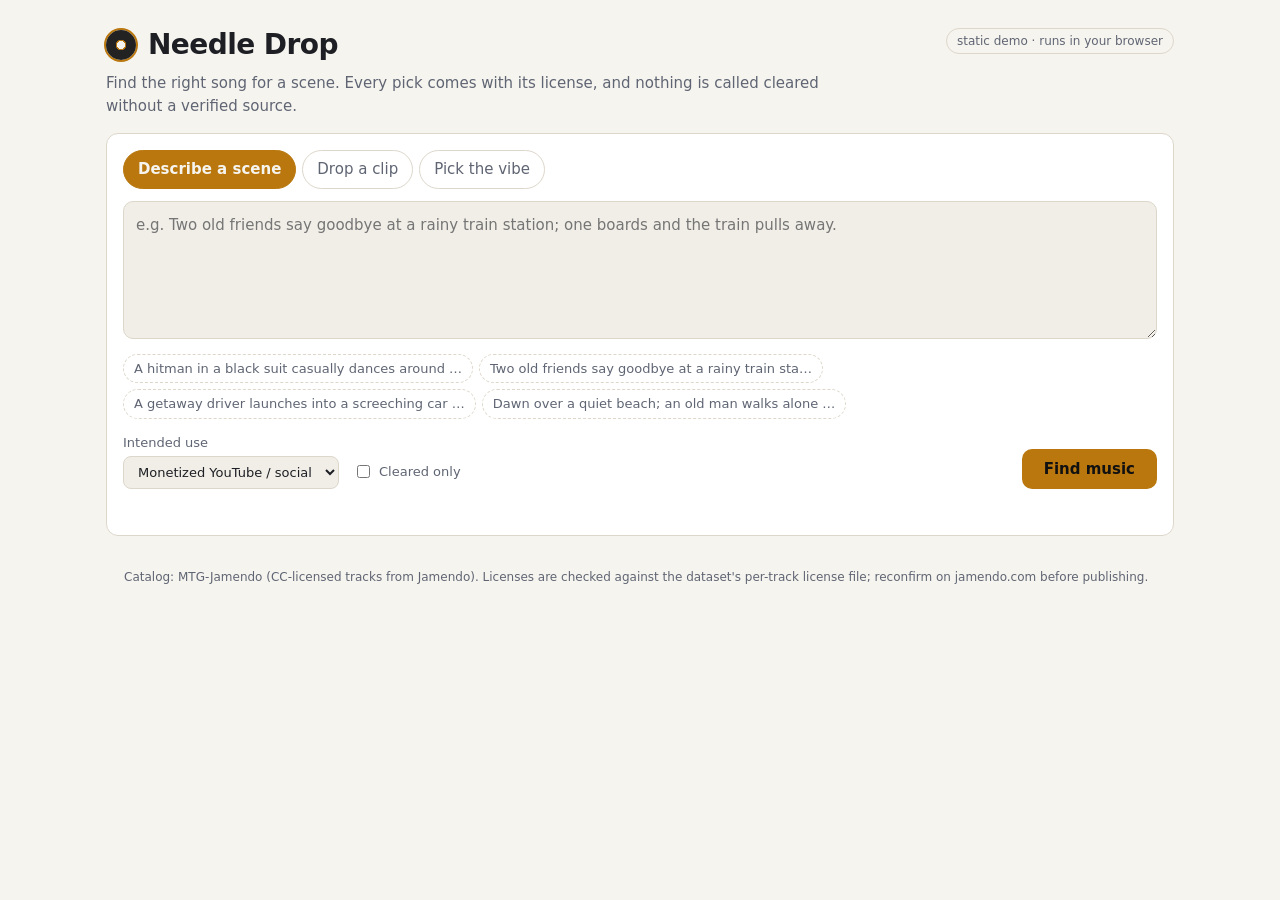
==== web/index.html @ 3d4731b1 "Needle Drop: scene-to-song finder with license-aware shortlist Co-Authored-By: Claude Sonnet 5.5 <no" ====
<!doctype html>
<html lang="en">
<head>
<meta charset="utf-8">
<meta name="viewport" content="width=device-width, initial-scale=1">
<title>Needle Drop</title>
<meta name="description" content="Find the right song for a scene: describe it or drop in a clip, get a licensed-aware shortlist you can play against it.">
<link rel="stylesheet" href="style.css">
</head>
<body>
<header class="top">
  <div class="brand"><span class="needle" aria-hidden="true"></span><h1>Needle Drop</h1></div>
  <p class="tag">Find the right song for a scene. Every pick comes with its license, and nothing is called cleared without a verified source.</p>
  <span id="mode" class="mode"></span>
</header>

<main>
  <section class="panel input">
    <div class="tabs" role="tablist">
      <button role="tab" class="tab active" data-tab="text" aria-selected="true">Describe a scene</button>
      <button role="tab" class="tab" data-tab="clip" aria-selected="false">Drop a clip</button>
      <button role="tab" class="tab" data-tab="manual" aria-selected="false">Pick the vibe</button>
    </div>

    <div class="tabpane" id="pane-text">
      <textarea id="scene" rows="5" placeholder="e.g. Two old friends say goodbye at a rainy train station; one boards and the train pulls away."></textarea>
      <div class="examples" id="examples"></div>
    </div>

    <div class="tabpane hidden" id="pane-clip">
      <label id="drop" class="drop" for="clipfile">
        <input type="file" id="clipfile" accept="video/*" hidden>
        <span class="drop-icon" aria-hidden="true">⬇</span>
        <span><b>Drag a clip here</b> or click to choose. The first 30 seconds are analyzed.</span>
      </label>
      <video id="preview" class="hidden" controls muted playsinline></video>
      <div class="row">
        <label class="small">Subtitles (.srt, optional) <input type="file" id="srtfile" accept=".srt"></label>
        <button class="ghost small" id="sample-chase" type="button">Use sample: night chase</button>
        <button class="ghost small" id="sample-dawn" type="button">Use sample: quiet dawn</button>
      </div>
      <textarea id="clipnote" rows="2" placeholder="Optional note for the music supervisor, e.g. 'make it ironic'"></textarea>
    </div>

    <div class="tabpane hidden" id="pane-manual">
      <p class="hint">Runs entirely in your browser over the catalog tags. No server needed.</p>
      <div class="chips" id="mood-chips"></div>
      <div class="chips" id="genre-chips"></div>
      <label class="small energy">Energy <input type="range" id="energy" min="0" max="1" step="0.05" value="0.5"><output id="energy-out">0.50</output></label>
    </div>

    <div class="controls">
      <label class="small">Intended use
        <select id="use">
          <option value="monetized" selected>Monetized YouTube / social</option>
          <option value="personal">Personal, non-monetized</option>
          <option value="client">Client or ad work</option>
        </select>
      </label>
      <label class="small check"><input type="checkbox" id="cleared-only"> Cleared only</label>
      <button id="go" class="primary">Find music</button>
    </div>
    <div id="status" class="status" aria-live="polite"></div>
  </section>

  <section class="panel results hidden" id="results">
    <div class="brief" id="brief"></div>
    <div class="analysis hidden" id="analysis"></div>
    <div class="warnings" id="warnings"></div>
    <ol class="shortlist" id="shortlist"></ol>
    <details class="trace" id="trace"><summary>Agent trace, tokens and cost</summary><div id="trace-body"></div></details>
  </section>
</main>

<footer>
  <span id="spend"></span>
  <span>Catalog: MTG-Jamendo (CC-licensed tracks from Jamendo). Licenses are checked against the dataset's per-track license file; reconfirm on jamendo.com before publishing.</span>
</footer>
<audio id="player" preload="none"></audio>
<script src="app.js"></script>
</body>
</html>
---- web/style.css ----
:root{
  --bg:#0d0f14;--panel:#151922;--panel2:#1b2030;--line:#2a3142;--text:#e8eaf0;--muted:#9aa3b5;
  --accent:#f5b642;--accent2:#ff7a59;--ok:#3ecf8e;--warn:#f5b642;--bad:#ff5c6c;--unk:#8b93a7;
  --radius:12px;--font:ui-sans-serif,system-ui,-apple-system,"Segoe UI",Roboto,sans-serif;
}
@media (prefers-color-scheme: light){:root:not([data-theme="dark"]){
  --bg:#f6f4ef;--panel:#ffffff;--panel2:#f1eee7;--line:#ddd7cb;--text:#1d1f24;--muted:#5f6573;
  --accent:#b9770e;--accent2:#d0532f;--ok:#118a57;--warn:#a86b00;--bad:#c62838;--unk:#6b7280}}
*{box-sizing:border-box}
body{margin:0;background:var(--bg);color:var(--text);font:15px/1.5 var(--font)}
.top{padding:24px 16px 8px;max-width:1100px;margin:0 auto;position:relative}
.brand{display:flex;align-items:center;gap:12px}
.brand h1{margin:0;font-size:28px;letter-spacing:-.02em}
.needle{width:30px;height:30px;border-radius:50%;background:radial-gradient(circle at 50% 50%,var(--bg) 0 18%,var(--accent) 19% 24%,#222 25% 100%);box-shadow:0 0 0 2px var(--accent)}
.tag{color:var(--muted);margin:6px 0 0;max-width:720px}
.mode{position:absolute;right:16px;top:28px;font-size:12px;padding:3px 10px;border-radius:99px;border:1px solid var(--line);color:var(--muted)}
main{max-width:1100px;margin:0 auto;padding:8px 16px 32px;display:grid;gap:16px}
.panel{background:var(--panel);border:1px solid var(--line);border-radius:var(--radius);padding:16px}
.hidden{display:none!important}
.tabs{display:flex;gap:6px;margin-bottom:12px;flex-wrap:wrap}
.tab{background:transparent;border:1px solid var(--line);color:var(--muted);padding:7px 14px;border-radius:99px;cursor:pointer;font:inherit}
.tab.active{color:var(--bg);background:var(--accent);border-color:var(--accent);font-weight:600}
textarea{width:100%;background:var(--panel2);color:var(--text);border:1px solid var(--line);border-radius:10px;padding:12px;font:inherit;resize:vertical}
.examples{display:flex;gap:6px;flex-wrap:wrap;margin-top:8px}
.examples button,.ghost{background:transparent;border:1px dashed var(--line);color:var(--muted);border-radius:99px;padding:4px 10px;cursor:pointer;font:inherit;font-size:13px}
.examples button:hover,.ghost:hover{color:var(--text);border-color:var(--accent)}
.drop{display:flex;align-items:center;gap:12px;border:2px dashed var(--line);border-radius:12px;padding:22px;cursor:pointer;color:var(--muted)}
.drop.over{border-color:var(--accent);color:var(--text)}
.drop-icon{font-size:24px;color:var(--accent)}
video{width:100%;max-height:340px;border-radius:10px;background:#000;margin-top:10px}
.row{display:flex;gap:10px;align-items:center;flex-wrap:wrap;margin:10px 0}
.small{font-size:13px;color:var(--muted)}
.controls{display:flex;gap:14px;align-items:end;flex-wrap:wrap;margin-top:14px}
select{display:block;margin-top:4px;background:var(--panel2);color:var(--text);border:1px solid var(--line);border-radius:8px;padding:7px 10px;font:inherit}
.check{display:flex;gap:6px;align-items:center;padding-bottom:8px}
.primary{margin-left:auto;background:var(--accent);color:#111;border:0;border-radius:10px;padding:11px 22px;font:600 15px var(--font);cursor:pointer}
.primary:disabled{opacity:.5;cursor:wait}
.status{margin-top:10px;color:var(--muted);font-size:14px;min-height:20px}
.status .bar{height:4px;background:var(--panel2);border-radius:4px;overflow:hidden;margin-top:6px}
.status .bar i{display:block;height:100%;width:30%;background:var(--accent);animation:slide 1.4s infinite ease-in-out}
@keyframes slide{0%{transform:translateX(-100%)}100%{transform:translateX(340%)}}
.chips{display:flex;flex-wrap:wrap;gap:6px;margin:8px 0}
.chip{border:1px solid var(--line);background:var(--panel2);color:var(--text);border-radius:99px;padding:3px 10px;font-size:13px;cursor:pointer}
.chip.on{background:var(--accent);color:#111;border-color:var(--accent)}
.chip.static{cursor:default}
.energy{display:flex;gap:8px;align-items:center}
.hint{color:var(--muted);margin:0 0 6px;font-size:13px}
.brief h2,.analysis h2{font-size:15px;margin:0 0 8px;color:var(--muted);font-weight:600;text-transform:uppercase;letter-spacing:.06em}
.brief .summary{font-size:17px;margin:0 0 10px}
.kv{display:flex;gap:18px;flex-wrap:wrap;font-size:13px;color:var(--muted);margin-top:8px}
.kv b{color:var(--text);font-weight:600}
.meter{display:inline-block;width:90px;height:6px;background:var(--panel2);border-radius:6px;vertical-align:middle;margin-left:6px}
.meter i{display:block;height:100%;background:var(--accent2);border-radius:6px}
.analysis{margin-top:16px;padding-top:14px;border-top:1px solid var(--line)}
.keys{display:flex;gap:8px;margin:8px 0;overflow-x:auto}
.keys img{height:90px;border-radius:6px}
.cuts{position:relative;height:18px;background:var(--panel2);border-radius:4px;margin:8px 0}
.cuts i{position:absolute;top:0;width:2px;height:100%;background:var(--accent)}
.warnings .w{background:color-mix(in srgb,var(--warn) 14%,transparent);border:1px solid var(--warn);color:var(--text);padding:8px 12px;border-radius:8px;margin-top:12px;font-size:14px}
.shortlist{list-style:none;padding:0;margin:16px 0 0;display:grid;gap:10px}
.item{display:grid;grid-template-columns:44px 1fr auto;gap:12px;align-items:start;background:var(--panel2);border:1px solid var(--line);border-radius:10px;padding:12px}
.play{width:44px;height:44px;border-radius:50%;border:0;background:var(--accent);color:#111;font-size:16px;cursor:pointer}
.play.playing{background:var(--accent2)}
.title{font-weight:600}
.artist{color:var(--muted)}
.blurb{margin:4px 0;font-size:14px}
.why{font-size:12px;color:var(--muted)}
.tags{display:flex;gap:4px;flex-wrap:wrap;margin-top:6px}
.tags span{font-size:11px;padding:1px 7px;border-radius:99px;border:1px solid var(--line);color:var(--muted)}
.tags span.hit{border-color:var(--accent);color:var(--text)}
.lic{text-align:right;min-width:170px;font-size:12px;color:var(--muted)}
.badge{display:inline-block;font-weight:700;font-size:12px;padding:3px 9px;border-radius:99px;margin-bottom:4px}
.badge.cleared{background:color-mix(in srgb,var(--ok) 20%,transparent);color:var(--ok);border:1px solid var(--ok)}
.badge.not_cleared{background:color-mix(in srgb,var(--bad) 16%,transparent);color:var(--bad);border:1px solid var(--bad)}
.badge.needs_review{background:color-mix(in srgb,var(--warn) 16%,transparent);color:var(--warn);border:1px solid var(--warn)}
.badge.unverified{background:color-mix(in srgb,var(--unk) 16%,transparent);color:var(--unk);border:1px solid var(--unk)}
.flags{margin:6px 0 0;padding-left:16px;font-size:12px;color:var(--warn)}
.rate{display:flex;gap:6px;margin-top:8px;justify-content:flex-end}
.rate button{font-size:12px;border:1px solid var(--line);background:transparent;color:var(--muted);border-radius:6px;padding:2px 8px;cursor:pointer}
.rate button.on.pass{border-color:var(--ok);color:var(--ok)}
.rate button.on.fail{border-color:var(--bad);color:var(--bad)}
details.lic-detail summary{cursor:pointer;color:var(--accent)}
details.lic-detail blockquote{margin:6px 0;padding-left:8px;border-left:2px solid var(--line);text-align:left}
.trace{margin-top:16px;font-size:13px}
.trace summary{cursor:pointer;color:var(--muted)}
.span{display:grid;grid-template-columns:220px 1fr 120px;gap:8px;align-items:center;padding:2px 0}
.span .bar{height:10px;background:var(--panel2);border-radius:3px;position:relative}
.span .bar i{position:absolute;height:100%;background:var(--accent);border-radius:3px;min-width:2px}
footer{max-width:1100px;margin:0 auto;padding:0 16px 32px;color:var(--muted);font-size:12px;display:flex;gap:18px;flex-wrap:wrap}
@media (max-width:640px){.item{grid-template-columns:44px 1fr}.lic{grid-column:1/-1;text-align:left}.rate{justify-content:flex-start}
  .span{grid-template-columns:1fr 80px}.span .bar{display:none}.mode{position:static;display:inline-block;margin-top:8px}}
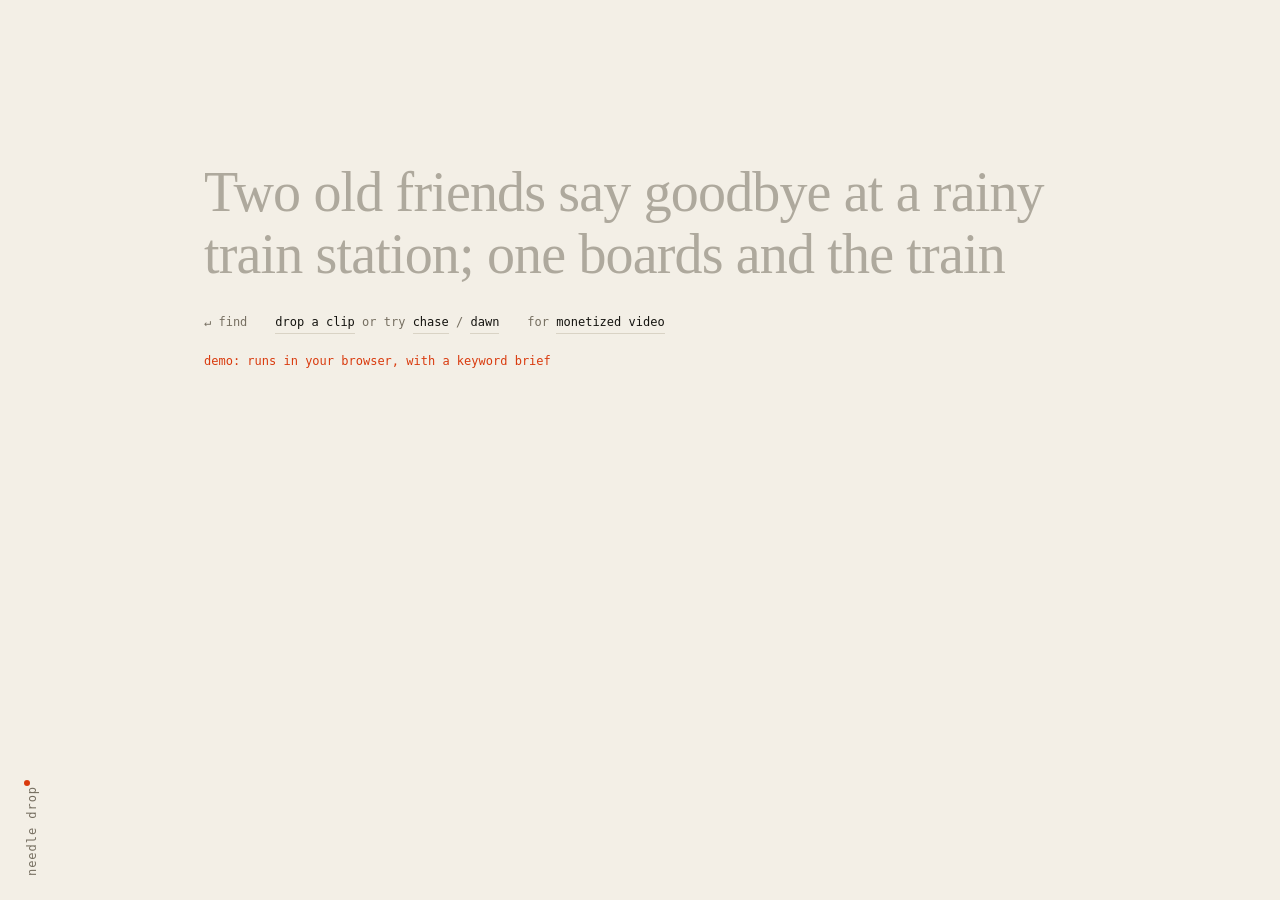
==== commit ec24e6b5: "Redesign UI: one field, everything else appears only with intent; truthful playback state with URL f" ====
--- a/web/index.html
+++ b/web/index.html
@@ -4,78 +4,45 @@
 <meta charset="utf-8">
 <meta name="viewport" content="width=device-width, initial-scale=1">
 <title>Needle Drop</title>
-<meta name="description" content="Find the right song for a scene: describe it or drop in a clip, get a licensed-aware shortlist you can play against it.">
+<meta name="description" content="Describe a scene or drop a clip. Get songs that fit it, each with a license verdict.">
 <link rel="stylesheet" href="style.css">
 </head>
 <body>
-<header class="top">
-  <div class="brand"><span class="needle" aria-hidden="true"></span><h1>Needle Drop</h1></div>
-  <p class="tag">Find the right song for a scene. Every pick comes with its license, and nothing is called cleared without a verified source.</p>
-  <span id="mode" class="mode"></span>
-</header>
+<video id="bg" muted loop playsinline aria-hidden="true"></video>
+
+<a class="mark" href="./" aria-label="Needle Drop">needle drop<i></i></a>
 
 <main>
-  <section class="panel input">
-    <div class="tabs" role="tablist">
-      <button role="tab" class="tab active" data-tab="text" aria-selected="true">Describe a scene</button>
-      <button role="tab" class="tab" data-tab="clip" aria-selected="false">Drop a clip</button>
-      <button role="tab" class="tab" data-tab="manual" aria-selected="false">Pick the vibe</button>
-    </div>
-
-    <div class="tabpane" id="pane-text">
-      <textarea id="scene" rows="5" placeholder="e.g. Two old friends say goodbye at a rainy train station; one boards and the train pulls away."></textarea>
-      <div class="examples" id="examples"></div>
-    </div>
-
-    <div class="tabpane hidden" id="pane-clip">
-      <label id="drop" class="drop" for="clipfile">
-        <input type="file" id="clipfile" accept="video/*" hidden>
-        <span class="drop-icon" aria-hidden="true">⬇</span>
-        <span><b>Drag a clip here</b> or click to choose. The first 30 seconds are analyzed.</span>
-      </label>
-      <video id="preview" class="hidden" controls muted playsinline></video>
-      <div class="row">
-        <label class="small">Subtitles (.srt, optional) <input type="file" id="srtfile" accept=".srt"></label>
-        <button class="ghost small" id="sample-chase" type="button">Use sample: night chase</button>
-        <button class="ghost small" id="sample-dawn" type="button">Use sample: quiet dawn</button>
-      </div>
-      <textarea id="clipnote" rows="2" placeholder="Optional note for the music supervisor, e.g. 'make it ironic'"></textarea>
-    </div>
-
-    <div class="tabpane hidden" id="pane-manual">
-      <p class="hint">Runs entirely in your browser over the catalog tags. No server needed.</p>
-      <div class="chips" id="mood-chips"></div>
-      <div class="chips" id="genre-chips"></div>
-      <label class="small energy">Energy <input type="range" id="energy" min="0" max="1" step="0.05" value="0.5"><output id="energy-out">0.50</output></label>
-    </div>
-
-    <div class="controls">
-      <label class="small">Intended use
-        <select id="use">
-          <option value="monetized" selected>Monetized YouTube / social</option>
-          <option value="personal">Personal, non-monetized</option>
-          <option value="client">Client or ad work</option>
-        </select>
-      </label>
-      <label class="small check"><input type="checkbox" id="cleared-only"> Cleared only</label>
-      <button id="go" class="primary">Find music</button>
-    </div>
-    <div id="status" class="status" aria-live="polite"></div>
+  <section id="ask">
+    <textarea id="scene" rows="1" spellcheck="false" autofocus aria-label="Describe the scene" title="Press Tab to use the suggestion"></textarea>
+    <p id="hint">
+      <span>↵ find</span>
+      <span><button id="pick" type="button">drop a clip</button><em id="samples"> or try <button type="button" data-sample="chase">chase</button> / <button type="button" data-sample="dawn">dawn</button></em></span>
+      <span>for <button id="use" type="button" aria-label="Intended use, click to change"></button></span>
+    </p>
+    <p id="clip" hidden><span id="clipname"></span> <button id="unclip" type="button" aria-label="Remove clip">✕</button></p>
+    <p id="status" role="status" aria-live="polite"></p>
   </section>
 
-  <section class="panel results hidden" id="results">
-    <div class="brief" id="brief"></div>
-    <div class="analysis hidden" id="analysis"></div>
-    <div class="warnings" id="warnings"></div>
-    <ol class="shortlist" id="shortlist"></ol>
-    <details class="trace" id="trace"><summary>Agent trace, tokens and cost</summary><div id="trace-body"></div></details>
+  <section id="out" hidden>
+    <p id="brief" class="line" tabindex="0" role="button" aria-expanded="false"></p>
+    <div id="briefmore" class="more" hidden></div>
+    <p id="clipline" class="line" tabindex="0" role="button" aria-expanded="false" hidden></p>
+    <div id="clipmore" class="more" hidden></div>
+    <p id="warn"></p>
+    <ol id="crate"></ol>
+    <p id="foot">
+      <span id="count"></span>
+      <button id="only" type="button" aria-pressed="false">only cleared</button>
+      <button id="tracebtn" type="button" aria-expanded="false">trace</button>
+    </p>
+    <p id="note"></p>
+    <div id="trace" class="more" hidden></div>
   </section>
 </main>
 
-<footer>
-  <span id="spend"></span>
-  <span>Catalog: MTG-Jamendo (CC-licensed tracks from Jamendo). Licenses are checked against the dataset's per-track license file; reconfirm on jamendo.com before publishing.</span>
-</footer>
+<div id="drop" hidden><span>drop</span></div>
+<input type="file" id="file" accept="video/*,.srt" multiple hidden>
 <audio id="player" preload="none"></audio>
 <script src="app.js"></script>
 </body>
--- a/web/style.css
+++ b/web/style.css
@@ -1,91 +1,107 @@
 :root{
-  --bg:#0d0f14;--panel:#151922;--panel2:#1b2030;--line:#2a3142;--text:#e8eaf0;--muted:#9aa3b5;
-  --accent:#f5b642;--accent2:#ff7a59;--ok:#3ecf8e;--warn:#f5b642;--bad:#ff5c6c;--unk:#8b93a7;
-  --radius:12px;--font:ui-sans-serif,system-ui,-apple-system,"Segoe UI",Roboto,sans-serif;
+  --bg:#0c0c0b;--fg:#ece6d8;--mute:#8c867a;--line:#2a2824;--acc:#ff4a1c;
+  --serif:ui-serif,"Iowan Old Style","Palatino Linotype",Georgia,serif;
+  --mono:ui-monospace,"SF Mono","JetBrains Mono",Menlo,Consolas,monospace;
 }
-@media (prefers-color-scheme: light){:root:not([data-theme="dark"]){
-  --bg:#f6f4ef;--panel:#ffffff;--panel2:#f1eee7;--line:#ddd7cb;--text:#1d1f24;--muted:#5f6573;
-  --accent:#b9770e;--accent2:#d0532f;--ok:#118a57;--warn:#a86b00;--bad:#c62838;--unk:#6b7280}}
+@media (prefers-color-scheme:light){:root{--bg:#f3efe6;--fg:#14130f;--mute:#766f61;--line:#d9d3c5;--acc:#d93a0d}}
 *{box-sizing:border-box}
-body{margin:0;background:var(--bg);color:var(--text);font:15px/1.5 var(--font)}
-.top{padding:24px 16px 8px;max-width:1100px;margin:0 auto;position:relative}
-.brand{display:flex;align-items:center;gap:12px}
-.brand h1{margin:0;font-size:28px;letter-spacing:-.02em}
-.needle{width:30px;height:30px;border-radius:50%;background:radial-gradient(circle at 50% 50%,var(--bg) 0 18%,var(--accent) 19% 24%,#222 25% 100%);box-shadow:0 0 0 2px var(--accent)}
-.tag{color:var(--muted);margin:6px 0 0;max-width:720px}
-.mode{position:absolute;right:16px;top:28px;font-size:12px;padding:3px 10px;border-radius:99px;border:1px solid var(--line);color:var(--muted)}
-main{max-width:1100px;margin:0 auto;padding:8px 16px 32px;display:grid;gap:16px}
-.panel{background:var(--panel);border:1px solid var(--line);border-radius:var(--radius);padding:16px}
-.hidden{display:none!important}
-.tabs{display:flex;gap:6px;margin-bottom:12px;flex-wrap:wrap}
-.tab{background:transparent;border:1px solid var(--line);color:var(--muted);padding:7px 14px;border-radius:99px;cursor:pointer;font:inherit}
-.tab.active{color:var(--bg);background:var(--accent);border-color:var(--accent);font-weight:600}
-textarea{width:100%;background:var(--panel2);color:var(--text);border:1px solid var(--line);border-radius:10px;padding:12px;font:inherit;resize:vertical}
-.examples{display:flex;gap:6px;flex-wrap:wrap;margin-top:8px}
-.examples button,.ghost{background:transparent;border:1px dashed var(--line);color:var(--muted);border-radius:99px;padding:4px 10px;cursor:pointer;font:inherit;font-size:13px}
-.examples button:hover,.ghost:hover{color:var(--text);border-color:var(--accent)}
-.drop{display:flex;align-items:center;gap:12px;border:2px dashed var(--line);border-radius:12px;padding:22px;cursor:pointer;color:var(--muted)}
-.drop.over{border-color:var(--accent);color:var(--text)}
-.drop-icon{font-size:24px;color:var(--accent)}
-video{width:100%;max-height:340px;border-radius:10px;background:#000;margin-top:10px}
-.row{display:flex;gap:10px;align-items:center;flex-wrap:wrap;margin:10px 0}
-.small{font-size:13px;color:var(--muted)}
-.controls{display:flex;gap:14px;align-items:end;flex-wrap:wrap;margin-top:14px}
-select{display:block;margin-top:4px;background:var(--panel2);color:var(--text);border:1px solid var(--line);border-radius:8px;padding:7px 10px;font:inherit}
-.check{display:flex;gap:6px;align-items:center;padding-bottom:8px}
-.primary{margin-left:auto;background:var(--accent);color:#111;border:0;border-radius:10px;padding:11px 22px;font:600 15px var(--font);cursor:pointer}
-.primary:disabled{opacity:.5;cursor:wait}
-.status{margin-top:10px;color:var(--muted);font-size:14px;min-height:20px}
-.status .bar{height:4px;background:var(--panel2);border-radius:4px;overflow:hidden;margin-top:6px}
-.status .bar i{display:block;height:100%;width:30%;background:var(--accent);animation:slide 1.4s infinite ease-in-out}
-@keyframes slide{0%{transform:translateX(-100%)}100%{transform:translateX(340%)}}
-.chips{display:flex;flex-wrap:wrap;gap:6px;margin:8px 0}
-.chip{border:1px solid var(--line);background:var(--panel2);color:var(--text);border-radius:99px;padding:3px 10px;font-size:13px;cursor:pointer}
-.chip.on{background:var(--accent);color:#111;border-color:var(--accent)}
-.chip.static{cursor:default}
-.energy{display:flex;gap:8px;align-items:center}
-.hint{color:var(--muted);margin:0 0 6px;font-size:13px}
-.brief h2,.analysis h2{font-size:15px;margin:0 0 8px;color:var(--muted);font-weight:600;text-transform:uppercase;letter-spacing:.06em}
-.brief .summary{font-size:17px;margin:0 0 10px}
-.kv{display:flex;gap:18px;flex-wrap:wrap;font-size:13px;color:var(--muted);margin-top:8px}
-.kv b{color:var(--text);font-weight:600}
-.meter{display:inline-block;width:90px;height:6px;background:var(--panel2);border-radius:6px;vertical-align:middle;margin-left:6px}
-.meter i{display:block;height:100%;background:var(--accent2);border-radius:6px}
-.analysis{margin-top:16px;padding-top:14px;border-top:1px solid var(--line)}
-.keys{display:flex;gap:8px;margin:8px 0;overflow-x:auto}
-.keys img{height:90px;border-radius:6px}
-.cuts{position:relative;height:18px;background:var(--panel2);border-radius:4px;margin:8px 0}
-.cuts i{position:absolute;top:0;width:2px;height:100%;background:var(--accent)}
-.warnings .w{background:color-mix(in srgb,var(--warn) 14%,transparent);border:1px solid var(--warn);color:var(--text);padding:8px 12px;border-radius:8px;margin-top:12px;font-size:14px}
-.shortlist{list-style:none;padding:0;margin:16px 0 0;display:grid;gap:10px}
-.item{display:grid;grid-template-columns:44px 1fr auto;gap:12px;align-items:start;background:var(--panel2);border:1px solid var(--line);border-radius:10px;padding:12px}
-.play{width:44px;height:44px;border-radius:50%;border:0;background:var(--accent);color:#111;font-size:16px;cursor:pointer}
-.play.playing{background:var(--accent2)}
-.title{font-weight:600}
-.artist{color:var(--muted)}
-.blurb{margin:4px 0;font-size:14px}
-.why{font-size:12px;color:var(--muted)}
-.tags{display:flex;gap:4px;flex-wrap:wrap;margin-top:6px}
-.tags span{font-size:11px;padding:1px 7px;border-radius:99px;border:1px solid var(--line);color:var(--muted)}
-.tags span.hit{border-color:var(--accent);color:var(--text)}
-.lic{text-align:right;min-width:170px;font-size:12px;color:var(--muted)}
-.badge{display:inline-block;font-weight:700;font-size:12px;padding:3px 9px;border-radius:99px;margin-bottom:4px}
-.badge.cleared{background:color-mix(in srgb,var(--ok) 20%,transparent);color:var(--ok);border:1px solid var(--ok)}
-.badge.not_cleared{background:color-mix(in srgb,var(--bad) 16%,transparent);color:var(--bad);border:1px solid var(--bad)}
-.badge.needs_review{background:color-mix(in srgb,var(--warn) 16%,transparent);color:var(--warn);border:1px solid var(--warn)}
-.badge.unverified{background:color-mix(in srgb,var(--unk) 16%,transparent);color:var(--unk);border:1px solid var(--unk)}
-.flags{margin:6px 0 0;padding-left:16px;font-size:12px;color:var(--warn)}
-.rate{display:flex;gap:6px;margin-top:8px;justify-content:flex-end}
-.rate button{font-size:12px;border:1px solid var(--line);background:transparent;color:var(--muted);border-radius:6px;padding:2px 8px;cursor:pointer}
-.rate button.on.pass{border-color:var(--ok);color:var(--ok)}
-.rate button.on.fail{border-color:var(--bad);color:var(--bad)}
-details.lic-detail summary{cursor:pointer;color:var(--accent)}
-details.lic-detail blockquote{margin:6px 0;padding-left:8px;border-left:2px solid var(--line);text-align:left}
-.trace{margin-top:16px;font-size:13px}
-.trace summary{cursor:pointer;color:var(--muted)}
-.span{display:grid;grid-template-columns:220px 1fr 120px;gap:8px;align-items:center;padding:2px 0}
-.span .bar{height:10px;background:var(--panel2);border-radius:3px;position:relative}
-.span .bar i{position:absolute;height:100%;background:var(--accent);border-radius:3px;min-width:2px}
-footer{max-width:1100px;margin:0 auto;padding:0 16px 32px;color:var(--muted);font-size:12px;display:flex;gap:18px;flex-wrap:wrap}
-@media (max-width:640px){.item{grid-template-columns:44px 1fr}.lic{grid-column:1/-1;text-align:left}.rate{justify-content:flex-start}
-  .span{grid-template-columns:1fr 80px}.span .bar{display:none}.mode{position:static;display:inline-block;margin-top:8px}}
+html{background:var(--bg)}
+body{margin:0;min-height:100vh;background:var(--bg);color:var(--fg);font:16px/1.5 var(--serif);-webkit-font-smoothing:antialiased}
+button{font:inherit;color:inherit;background:none;border:0;padding:0;cursor:pointer}
+button:focus-visible,[tabindex]:focus-visible,textarea:focus-visible{outline:2px solid var(--acc);outline-offset:3px;border-radius:2px}
+[hidden]{display:none!important}
+
+/* the clip, when there is one, is the page */
+#bg{position:fixed;inset:0;width:100%;height:100%;object-fit:cover;opacity:0;transition:opacity .6s;z-index:0;pointer-events:none}
+body.has-clip #bg{opacity:.55}
+body.playing #bg{opacity:.95}
+body.has-clip main{background:color-mix(in srgb,var(--bg) 82%,transparent);min-height:100vh}
+main,.mark{position:relative;z-index:1}
+
+.mark{position:fixed;left:24px;top:22px;font:12px/1 var(--mono);letter-spacing:.08em;text-transform:lowercase;color:var(--mute);text-decoration:none}
+.mark i{display:inline-block;width:6px;height:6px;border-radius:50%;background:var(--acc);margin-left:8px;vertical-align:1px}
+@media (min-width:900px){.mark{writing-mode:vertical-rl;transform:rotate(180deg);top:auto;bottom:24px}}
+
+main{max-width:920px;margin:0 auto;padding:18vh 24px 96px 24px}
+body.has-out main{padding-top:56px}
+
+#scene{display:block;width:100%;border:0;background:transparent;color:var(--fg);resize:none;overflow:hidden;
+  font:400 clamp(28px,5vw,56px)/1.1 var(--serif);letter-spacing:-.015em;padding:0;caret-color:var(--acc)}
+#scene{min-height:2.3em;outline:none}
+body.has-out #scene{min-height:0}
+#scene::placeholder{color:var(--mute);opacity:.55;transition:opacity .4s}
+#scene.swap::placeholder{opacity:0}
+body.has-out #scene{font-size:clamp(20px,2.6vw,28px)}
+
+#hint,#foot,#note,#status,#clip,.line,.more,#warn{font:12px/1.6 var(--mono);color:var(--mute)}
+#hint{display:flex;flex-wrap:wrap;gap:6px 28px;margin:22px 0 0}
+#hint button,#clip button,#foot button{color:var(--fg);border-bottom:1px solid var(--line);padding-bottom:1px}
+#hint button:hover,#foot button:hover,#clip button:hover{border-color:var(--acc);color:var(--acc)}
+#hint em{font-style:normal}
+body.has-out #samples,body.has-clip #samples{display:none}
+#clip{margin:10px 0 0}
+#clip #clipname{color:var(--fg)}
+#status{margin:18px 0 0;color:var(--acc);min-height:1.6em}
+#status.busy::after{content:"▍";margin-left:4px;animation:blink 1s steps(1) infinite}
+@keyframes blink{50%{opacity:0}}
+
+#out{margin-top:36px}
+.line{margin:0 0 6px;cursor:pointer;max-width:70ch}
+.line::after{content:" +";color:var(--acc)}
+.line[aria-expanded=true]::after{content:" −"}
+.more{overflow-wrap:anywhere;margin:0 0 14px;padding:6px 0 6px 14px;border-left:1px solid var(--line);max-width:70ch}
+.more p{margin:4px 0}
+.more b{color:var(--fg);font-weight:400}
+.more img{height:56px;margin:6px 6px 0 0;border-radius:2px;opacity:.9}
+.ticks{position:relative;height:6px;margin:6px 0}
+.ticks i{position:absolute;top:0;width:1px;height:6px;background:var(--acc)}
+#warn{color:var(--acc);margin:8px 0}
+
+#crate{list-style:none;margin:28px 0 0;padding:0;counter-reset:n}
+.t{position:relative;border-top:1px solid var(--line);padding:16px 0 14px 0;counter-increment:n}
+.t:last-child{border-bottom:1px solid var(--line)}
+.row{display:grid;grid-template-columns:44px 1fr auto 28px;align-items:baseline;gap:0 10px}
+.row::before{content:counter(n,decimal-leading-zero);font:12px var(--mono);color:var(--mute);grid-column:1;grid-row:1}
+.ti{grid-column:2;font:400 clamp(20px,2.4vw,26px)/1.2 var(--serif);text-align:left;letter-spacing:-.01em}
+.ti:hover{color:var(--acc)}
+.ar{display:block;font:12px var(--mono);color:var(--mute);margin-top:2px}
+.lic{font:12px var(--mono);color:var(--mute);white-space:nowrap;text-align:right}
+.lic i{display:inline-block;width:9px;height:9px;border-radius:50%;border:1.5px solid var(--fg);margin-right:7px;vertical-align:-1px}
+.lic .cleared{background:var(--fg)}
+.lic .needs_review{background:linear-gradient(90deg,var(--fg) 50%,transparent 50%)}
+.lic .unverified{border-style:dotted}
+.t.nope .ti{opacity:.45}
+.exp{font:16px var(--mono);color:var(--mute);width:28px;text-align:right}
+.exp:hover{color:var(--acc)}
+.groove{height:2px;margin:10px 0 0 54px;background:transparent;overflow:hidden}
+.groove i{display:block;height:2px;width:0;background:var(--acc)}
+.t.on .ti{color:var(--acc)}
+.t.on .groove{background:var(--line)}
+.d{overflow-wrap:anywhere;margin:12px 0 0 54px;font:13px/1.6 var(--mono);color:var(--mute);max-width:68ch}
+.d p{margin:5px 0}
+.d b{color:var(--fg);font-weight:400}
+.d blockquote{margin:8px 0;padding-left:12px;border-left:1px solid var(--line);font-family:var(--serif);font-size:15px;color:var(--fg)}
+.d a{color:var(--fg);text-underline-offset:3px}
+.d a:hover{color:var(--acc)}
+.rate{margin-top:10px;display:flex;gap:18px}
+.rate button{border-bottom:1px solid var(--line);color:var(--fg)}
+.rate button.on{color:var(--acc);border-color:var(--acc)}
+
+#foot{display:flex;gap:26px;margin:16px 0 0}
+#foot button[aria-pressed=true]{color:var(--acc);border-color:var(--acc)}
+#note{margin:10px 0 0;max-width:70ch}
+#trace{margin-top:12px}
+.span{display:grid;grid-template-columns:200px 1fr 140px;gap:10px;align-items:center}
+.span .bar{position:relative;height:3px;background:var(--line)}
+.span .bar i{position:absolute;top:0;height:3px;background:var(--acc)}
+
+#drop{position:fixed;inset:0;z-index:50;background:color-mix(in srgb,var(--bg) 88%,transparent);display:flex;align-items:center;justify-content:center;
+  outline:2px dashed var(--acc);outline-offset:-20px}
+#drop span{font:400 clamp(48px,12vw,140px)/1 var(--serif);letter-spacing:-.03em;color:var(--acc)}
+
+@media (max-width:640px){
+  main{padding:14vh 16px 80px}.mark{left:16px;top:16px}
+  .row{grid-template-columns:30px 1fr 28px}.lic{grid-column:2;grid-row:2;text-align:left;margin-top:4px}.exp{grid-column:3;grid-row:1}
+  .groove,.d{margin-left:40px}.span{grid-template-columns:1fr}
+}
+@media (prefers-reduced-motion:reduce){*{animation:none!important;transition:none!important}}
